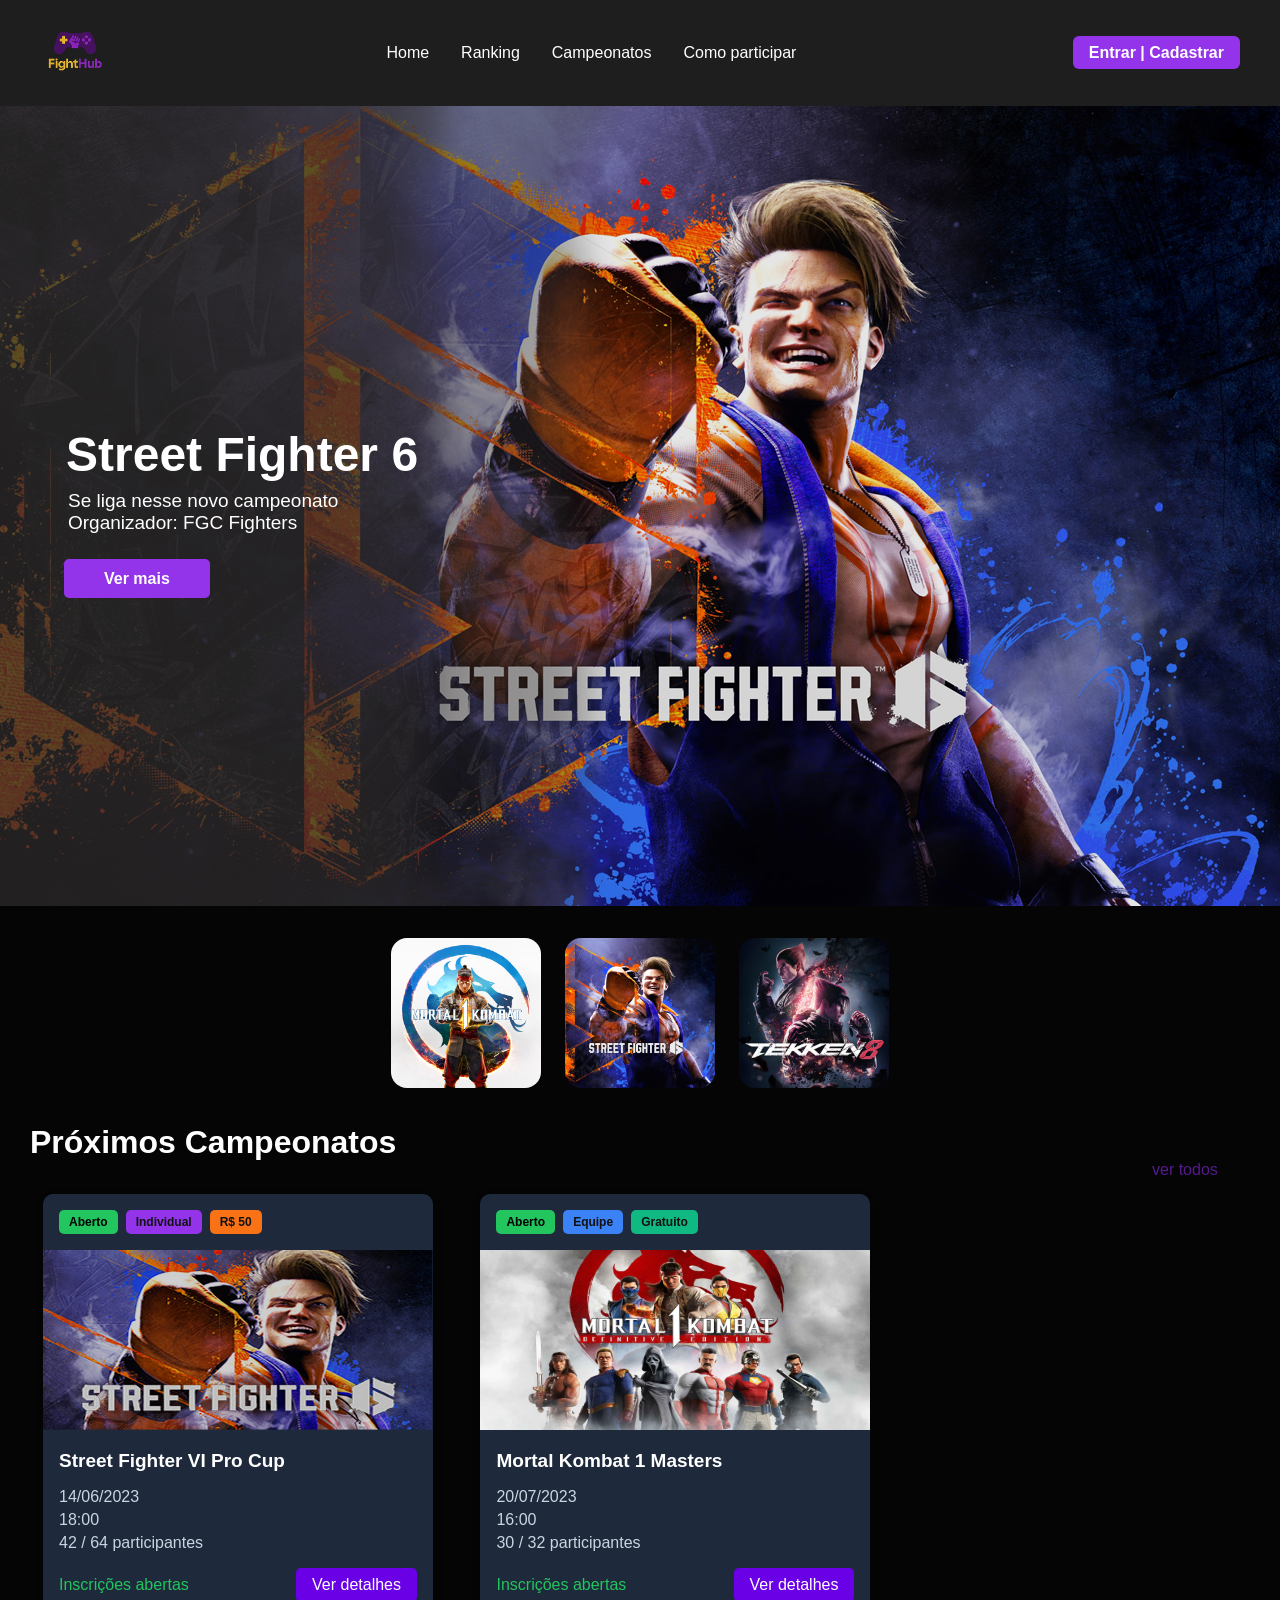
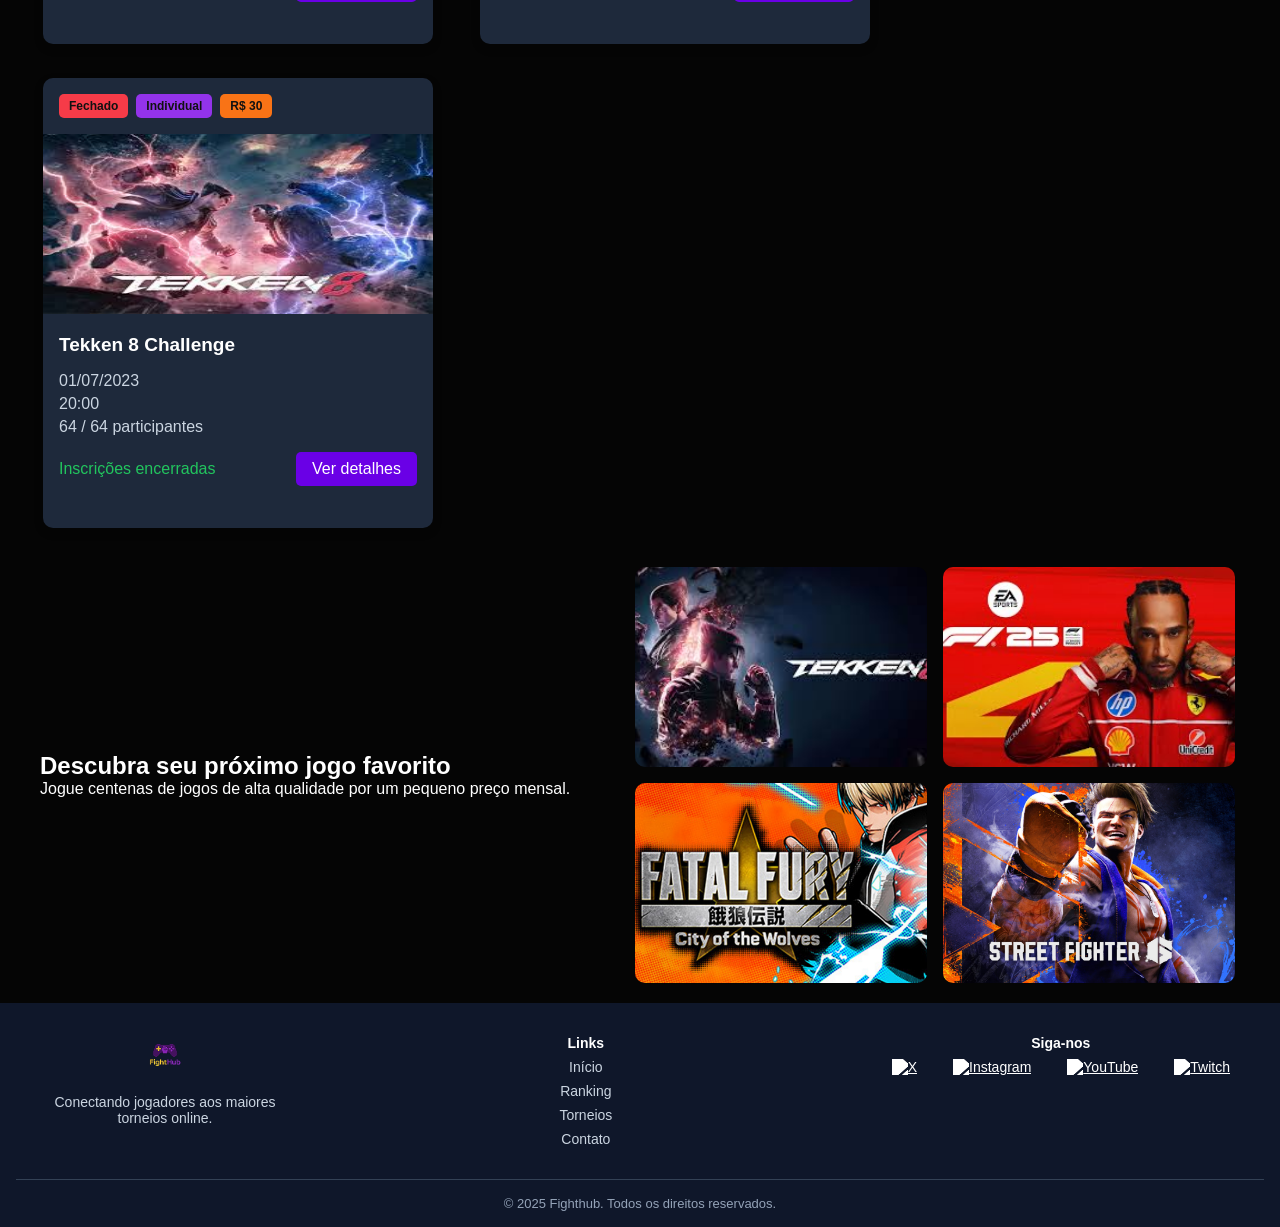
==== index.html @ b84a8395 "firstcommit" ====
<!DOCTYPE html>
<html lang="pt-BR">
<head>
  <meta charset="UTF-8" />
  <meta name="viewport" content="width=device-width, initial-scale=1.0"/>
  <title>Game Hub</title>
  <link rel="stylesheet" href="css/style.css" />
</head>
<body>
<header class="navbar">
  <nav class="nav-container">
    <div class="logo">
      <img src="img/ChatGPT Image 23 de jun. de 2025, 14_20_48 1.png" alt="Logo do site">
    </div>

    <ul class="menu">
      <li><a href="#">Home</a></li>
      <li><a href="#">Ranking</a></li>
      <li><a href="Campeonatos.html">Campeonatos</a></li>
      <li><a href="Login.html">Como participar</a></li>
    </ul>

    <div class="auth">
      <a href="Login.html" class="btn-auth">Entrar | Cadastrar</a>
    </div>
  </nav>
</header>

<section class="hero">
  <img src="img/Street-Fighter-6-PS5-Wallpapers-011.jpg" alt="Imagem do Street Fighter 6" class="hero-img">
  
  <div class="hero-content">
    <h1><span class="highlight">Street Fighter 6</span></h1>
    <p>Se liga nesse novo campeonato<br>Organizador: FGC Fighters</p>
    
    <a href="#" class="btn">Ver mais</a>
  </div>
</section>

<section class="carousel-section">
  <div class="carousel">
    <img src="img/Mortal_Kombat_1_PS5_capa_digital.png" alt="Capa Mortal Kombat 1">
    <img src="img/Street-Fighter-6-PS5-Wallpapers-01.jpg" alt="Capa Street Fighter 6" class="active">
    <img src="img/tekken-8-top-bm-710x399.jpg" alt="Capa Tekken 8">
  </div>
</section>

 <!-- <section class="product-highlight">
    <div class="product-info">
      <h2>Participe dos melhores torneios online e mostre suas habilidades
</h2>
      <p>Entre em campeonatos semanais com premiações exclusivas e desafie os melhores jogadores da comunidade.</p>
      <a href="#" class="btn">Ver mais</a>
    </div>
    <div class="product-image">
      <img src="img/Trofeu.png" alt="Console PS5">
    </div>
  </section> -->

    <div class="proximo"> 
    <h1> Próximos Campeonatos</h1>
    <a href="">ver todos</a>
    </div>
      <div class="card">
            <div class="tags">
            <span class="tag aberto">Aberto</span>
            <span class="tag individual">Individual</span>
            <span class="tag pago">R$ 50</span>
            </div>
            <img src="img/Street Fighter 6.png" alt="Street Fighter VI" />
            <div class="card-body">
            <h3>Street Fighter VI Pro Cup</h3>
            <p><i class="fa-regular fa-calendar"></i> 14/06/2023</p>
            <p><i class="fa-regular fa-clock"></i> 18:00</p>
            <p><i class="fa-solid fa-user-group"></i> 42 / 64 participantes</p>
            <div class="card-footer">
                <span class="inscricao">Inscrições abertas</span>
               <a href="Detalhes.html" class="btn-inscricao">Ver detalhes</a>
            </div>
            </div>
        </div>

        <!-- Card 2 -->
        <div class="card">
            <div class="tags">
            <span class="tag aberto">Aberto</span>
            <span class="tag equipe">Equipe</span>
            <span class="tag gratuito">Gratuito</span>
            </div>
            <img src="img/egs-mortalkombat1defintiveedition-netherrealmstudiosqloc-editions-g1a-00-1920x1080-4de805dffaf7.jpg" alt="Mortal Kombat 1" />
            <div class="card-body">
            <h3>Mortal Kombat 1 Masters</h3>
            <p><i class="fa-regular fa-calendar"></i> 20/07/2023</p>
            <p><i class="fa-regular fa-clock"></i> 16:00</p>
            <p><i class="fa-solid fa-user-group"></i> 30 / 32 participantes</p>
            <div class="card-footer">
                <span class="inscricao">Inscrições abertas</span>
                <a href="Detalhes.html" class="btn-inscricao">Ver detalhes</a>
            </div>
            </div>
        </div>

        <!-- Card 3 -->
        <div class="card">
            <div class="tags">
            <span class="tag fechado">Fechado</span>
            <span class="tag individual">Individual</span>
            <span class="tag pago">R$ 30</span>
            </div>
            <img class="imgcard" src="img/tekkenn.jfif" alt="Tekken 8" />
            <div class="card-body">
            <h3>Tekken 8 Challenge</h3>
            <p><i class="fa-regular fa-calendar"></i> 01/07/2023</p>
            <p><i class="fa-regular fa-clock"></i> 20:00</p>
            <p><i class="fa-solid fa-user-group"></i> 64 / 64 participantes</p>
            <div class="card-footer">
                <span class="inscricao">Inscrições encerradas</span>
                <a href="Detalhes.html" class="btn-inscricao">Ver detalhes</a>
            </div>
            </div>
        </div>
    

  

  <section class="cta">
    <div class="cta-content">
      <h2>Descubra seu próximo jogo favorito</h2>
      <p>Jogue centenas de jogos de alta qualidade por um pequeno preço mensal.</p>
    </div>
    <div class="cta-images">
      <img src="img/images.jpg" alt="Palworld">
      <img src="/img/f1.jpg" alt="Resident Evil Village">
      <img src="/img/fatalfury.jpg" alt="Elden Ring">
      <img src="/img/Street-Fighter-6-PS5-Wallpapers-01.jpg" alt="V Game">
    </div>
  </section>

    <footer class="footer">
        <div class="footer-container">
            <div class="footer-logo">
            <img src="img/Logo.png" alt="Logo Fighthub" />
            <p>Conectando jogadores aos maiores torneios online.</p>
            </div>

            <div class="footer-links">
            <h4>Links</h4>
            <ul>
                <li><a href="#">Início</a></li>
                <li><a href="#">Ranking</a></li>
                <li><a href="#">Torneios</a></li>
                <li><a href="#">Contato</a></li>
            </ul>
            </div>

            <div class="footer-social">
            <h4>Siga-nos</h4>
            <div class="social-icons">
                <a href="#"><img src="img/x.svg" alt="X"></a>
                <a href="#"><img src="img/instagram.svg" alt="Instagram"></a>
                <a href="#"><img src="img/youtube.svg" alt="YouTube"></a>
                <a href="#"><img src="img/twitch.svg" alt="Twitch"></a>
            </div>
            </div>
        </div>

        <div class="footer-bottom">
            <p>&copy; 2025 Fighthub. Todos os direitos reservados.</p>
        </div>
    </footer>


</body>
</html>




<script>
  // Função para exibir o campo correto (CPF ou CNPJ) com base no perfil
  function atualizarCamposPerfil() {
    const perfil = document.getElementById('perfil').value;
    const cpf = document.getElementById('cpf');
    const cnpj = document.getElementById('cnpj');

    // Esconde os dois campos primeiro
    cpf.style.display = 'none';
    cnpj.style.display = 'none';

    // Exibe o campo de acordo com o perfil selecionado
    if (perfil === 'jogador') {
      cpf.style.display = 'block';
    } else if (perfil === 'equipe' || perfil === 'organizador') {
      cnpj.style.display = 'block';
    }
  }

  // Função para verificar a idade e mostrar os campos do responsável se for menor
  function verificarIdade() {
    const nascimento = document.getElementById('nascimento').value;
    const responsavelFields = document.getElementById('responsavel-fields');

    if (!nascimento) {
      responsavelFields.style.display = 'none';
      return;
    }

    const hoje = new Date();
    const dataNascimento = new Date(nascimento);
    let idade = hoje.getFullYear() - dataNascimento.getFullYear();
    const m = hoje.getMonth() - dataNascimento.getMonth();

    // Ajusta idade se o mês/dia ainda não chegou no ano atual
    if (m < 0 || (m === 0 && hoje.getDate() < dataNascimento.getDate())) {
      idade--;
    }

    if (idade < 18) {
      responsavelFields.style.display = 'block';
    } else {
      responsavelFields.style.display = 'none';
    }
  }

  // Quando o select de perfil mudar, executa a função
  document.getElementById('perfil').addEventListener('change', atualizarCamposPerfil);

  // Quando a data de nascimento mudar, executa a função
  document.getElementById('nascimento').addEventListener('change', verificarIdade);
</script>
---- css/style.css ----
* {
  margin: 0;
  padding: 0;
  box-sizing: border-box;
  max-width: 1400px;
}

body {
  font-family: "Segoe UI", sans-serif;
  background: #050505;
  color: #111;
}

.navbar {
  background-color: #1e1e1e;
  padding: 16px 32px;
}

.nav-container {
  display: flex;
  align-items: center;
  justify-content: space-between;
  max-width: 1200px;
  margin: 0 auto;
}

.logo img {
  height: 70px;
}

.menu {
  list-style: none;
  display: flex;
  gap: 32px; /* 2rem = 32px */
}

.menu li a {
  text-decoration: none;
  color: white;
  font-weight: 500;
}

.auth .btn-auth {
  padding: 8px 16px; /* 0.5rem=8px, 1rem=16px */
  background-color: #9333ea;
  color: white;
  text-decoration: none;
  border-radius: 6px;
  font-weight: bold;
}

.hero {
  width: 1440px;
  height: 800px;
  position: relative;
  display: flex;
  align-items: center;
  justify-content: flex-start;
  padding: 32px 64px; /* 2rem=32px, 4rem=64px */
  overflow: hidden;
}

.hero-img {
  position: absolute;
  top: 0;
  left: 0;
  height: 100%;
  width: 100%;
  object-fit: cover;
  z-index: -1;
  opacity: 0.9;
}

.hero-content {
  max-width: 600px;
  color: white;
}

.hero-content h1 {
  font-size: 48px; /* 3rem * 16 = 48px */
  line-height: 1.2;
  padding: 2px;
}

.highlight {
  color: white;
}

.hero-content p {
  font-size: 19px; /* 1.2rem * 16 = 19.2px */
  margin-bottom: 32px; /* 2rem = 32px */
  padding: 4px;
}

.hero-content .btn {
  background-color: #9333ea;
  color: #fff;
  padding: 11px 40px; /* 0.7rem=11.2px ~11, 2.5rem=40px */
  text-decoration: none;
  font-weight: bold;
  border-radius: 5px;
}

.carousel-section {
  text-align: center;
  padding: 32px; /* 2rem = 32px */
}

.carousel img {
  width: 150px;
  margin: 0 10px;
  border-radius: 16px;
  transition: 0.3s;
}

.proximo {
  max-width: 1400px;
}
.proximo h1 {
  color: white;
  margin-left: 30px;
}

.proximo a {
  text-align: end;
  margin-left: 90%;
  text-decoration: none;
}

.card {
  max-width: 1440px;
  width: 390px;
  height: 450px;
  align-items: center;
  background-color: #1e293b;
  border-radius: 10px;
  overflow: hidden;
  gap: 120px;
  justify-content: space-between;
  display: inline-block;
  margin: 15px 0 15px 30px;
  box-shadow: 0 4px 10px rgba(0, 0, 0, 0.2);
  margin-left: 43px;
}

.card:hover {
  transform: translateY(-5px);
}

.card img {
  width: 100%;
  height: 40%;
}

.imgcard {
  height: 60%;
}

.card-body {
  padding: 16px; /* 1rem=16px */
}

.card-body h3 {
  font-size: 19px; /* 1.2rem = 19.2px */
  margin-bottom: 16px;
  color: white;
}

.card-body p {
  margin: 5px 0; /* 0.3rem = 4.8px ~5 */
  color: #cbd5e1;
}

.card-footer {
  display: flex;
  justify-content: space-between;
  align-items: center;
  margin-top: 16px;
}

.card-footer .inscricao {
  color: #22c55e;
}

.btn-inscricao {
  padding: 8px 16px;
  background-color: #6a00e6;
  border: none;
  border-radius: 5px;
  color: #fff;
  cursor: pointer;
  text-decoration: none;
}

.card-footer button:hover {
  background-color: #5a00e6;
}

/* TAGS */
.tags {
  display: flex;
  gap: 8px; /* 0.5rem = 8px */
  padding: 16px; /* 1rem = 16px */
}

.tag {
  font-size: 12px; /* 0.75rem = 12px */
  padding: 5px 10px; /* 0.3rem=5px, 0.6rem=10px */
  border-radius: 5px;
  font-weight: bold;
}

.tag.aberto {
  background-color: #22c55e;
  color: #000;
}

.tag.individual {
  background-color: #9333ea;
}

.tag.pago {
  background-color: #f97316;
}

.tag.gratuito {
  background-color: #10b981;
}

.tag.equipe {
  background-color: #3b82f6;
}

.tag.fechado {
  background-color: #f63b48;
}

.small-games-grid {
  display: grid;
  grid-template-columns: repeat(3, 1fr);
  gap: 16px; /* 1rem=16px */
}

.small-games-grid img {
  width: 100%;
  border-radius: 10px;
}

.cta {
  color: white;
  padding: 20px;
  display: flex;
  justify-content: space-between;
  align-items: center;
  max-width: 1440px;
}

.cta-content h2 {
  margin-left: 20px;
}

.cta-content p {
  margin-left: 20px;
}
.cta-images {
  display: grid;
  grid-template-columns: repeat(2, 1fr);
  gap: 16px; /* 1rem=16px */
  max-width: 600px;
  margin-right: 25px;
}

.cta-images img {
  width: 100%;
  height: 200px;
  object-fit: cover;
  border-radius: 10px;
}

footer {
  background-color: #002244;
  color: white;
  text-align: center;
  padding: 32px 16px; /* 2rem 1rem */
}

.social-icons img {
  width: 30px;
  margin: 0 10px;
}

.footer {
  background-color: #0f172a;
  color: #cbd5e1;
  padding: 32px 16px 16px; /* 2rem 1rem 1rem */
  font-size: 14px; /* 0.9rem */
}

.footer-container {
  display: flex;
  flex-wrap: wrap;
  justify-content: space-between;
  max-width: 1200px;
  margin: 0 auto;
  gap: 32px; /* 2rem */
}

.footer-logo img {
  height: 40px;
  margin-bottom: 16px;
}

.footer-logo p {
  max-width: 250px;
}

.footer-links h4,
.footer-social h4 {
  color: #fff;
  margin-bottom: 8px; /* 0.5rem */
}

.footer-links ul {
  list-style: none;
  padding: 0;
}

.footer-links li {
  margin-bottom: 8px; /* 0.5rem */
}

.footer-links a {
  color: #cbd5e1;
  text-decoration: none;
}

.footer-links a:hover {
  text-decoration: underline;
}

.social-icons {
  display: flex;
  gap: 16px; /* 1rem */
  margin-top: 8px; /* 0.5rem */
}

.social-icons img {
  width: 24px;
  height: 24px;
  filter: brightness(0) invert(1);
  transition: transform 0.2s;
}

.social-icons img:hover {
  transform: scale(1.2);
}

.footer-bottom {
  text-align: center;
  border-top: 1px solid #334155;
  padding-top: 16px;
  margin-top: 24px;
  color: #94a3b8;
  font-size: 13px; /* 0.8rem */
}

/* Pagina de pesquisa */

.filtros {
  display: flex;
  gap: 10px;
  margin-bottom: 32px; /* 2rem */
  flex-wrap: wrap;
  padding-top: 36px;
  width: 1200px;
  margin-left: 5%;
}

.filtros input,
.filtros select,
.filtros button {
  padding: 11px; /* 0.7rem */
  border: none;
  border-radius: 5px;
}

.filtros input {
  flex: 1;
}

.filtros button {
  background-color: #7a00e6;
  color: #fff;
  cursor: pointer;
}

.filtros button:hover {
  background-color: #6a00e6;
}

.filtros select {
  background-color: #1e293b;
  color: #fff;
  border: 1px solid #334155;
  border-radius: 6px;
  padding: 12px; /* 0.75rem */
  min-width: 150px;
  font-size: 14px; /* 0.9rem */
}

.filtros select:focus {
  outline: none;
  border-color: #9333ea;
  border-radius: 5px;
}

/* campeonatos */

.campeonato-ao-vivo {
  background-color: #111827;
  border: 2px solid #9333ea;
  border-radius: 10px;
  padding: 32px; /* 2rem */
  margin-top: 48px; /* 3rem */
  color: #fff;
}

.live-banner {
  position: relative;
  margin-bottom: 24px; /* 1.5rem */
}

.live-banner img {
  width: 100%;
  border-radius: 10px;
  object-fit: cover;
  height: auto;
}

.live-label {
  position: absolute;
  top: 15px;
  left: 15px;
  background-color: #22c55e;
  color: #000;
  font-weight: bold;
  padding: 8px 16px;
  border-radius: 5px;
  font-size: 14px; /* 0.9rem */
}

.live-details h2 {
  font-size: 28px; /* 1.8rem */
  margin-bottom: 16px;
}

.descricao {
  color: #e5e7eb;
  margin-bottom: 32px;
  font-size: 16px; /* 1rem */
  line-height: 1.5;
}

.info-grid {
  display: flex;
  flex-wrap: wrap;
  gap: 32px;
  margin-bottom: 32px;
}

.info-box {
  flex: 1 1 250px;
  background-color: #1f2937;
  padding: 16px;
  border-radius: 8px;
}

.info-box h4 {
  margin-bottom: 8px;
  font-size: 16px;
  color: #fbbf24;
}

.info-box ul {
  list-style: disc;
  padding-left: 19px; /* 1.2rem */
  color: #d1d5db;
}

.live-actions {
  display: flex;
  gap: 16px;
}

.live-actions button {
  padding: 13px 24px; /* 0.8rem 1.5rem */
  border: none;
  border-radius: 8px;
  font-weight: bold;
  font-size: 16px;
  cursor: pointer;
  transition: background 0.3s;
}

.live-actions button:first-child {
  background-color: #7a00e6;
  color: #fff;
}

.live-actions button.secundario {
  background-color: #4b5563;
  color: #fff;
}

.live-actions button:first-child:hover {
  background-color: #6a00e6;
  color: #fff;
}

/* seleção de jogos */

.selecao-jogos {
  background-color: #1e293b;
  padding: 32px;
  border-radius: 10px;
  margin-top: 32px;
  color: #fff;
  max-width: 1440px;
  width: 100%;
}

.jogos-header {
  display: flex;
  justify-content: space-between;
  align-items: center;
  margin-bottom: 24px;
}

.jogos-header h2 {
  font-size: 24px;
}

.ver-todos {
  text-decoration: none;
  color: #60a5fa;
  font-weight: bold;
  font-size: 15px;
}

.jogos-grid {
  display: grid;
  grid-template-columns: repeat(4, 1fr);
  gap: 24px;
}

.jogo-card {
  border-radius: 8px;
  overflow: hidden;
  padding: 16px;
  cursor: pointer;
  display: flex;
  flex-direction: column;
  align-items: center;
  text-align: center;
  transition: transform 0.2s, border 0.2s;
  height: 100%;
  border: 2px solid transparent;
}

.jogo-card:hover {
  transform: translateY(-5px);
  border-color: #9333ea;
}

.jogo-card img {
  width: 100%;
  object-fit: fill;
  border-radius: 5px;
  margin-bottom: 12px;
}

/*login*/

.login {
  display: flex;
  justify-content: center;
  align-items: center;
  margin-top: 60px; /* Mantido conforme solicitado */
}

.login-box {
  background-color: #121212;
  border-radius: 16px;
  box-shadow: 0 0 30px rgba(0, 0, 0, 0.7);
  max-width: 500px;
  padding: 40px 48px; /* 2.5rem 3rem convertido para px */
  margin-bottom: 40px;
}

.login-box h2 {
  font-size: 35px; /* 2.2rem convertido para px */
  margin-bottom: 16px;
  margin-top: 20px;
  color: white;
  text-align: center;
  font-weight: 700;
}

.login-box .highlight {
  color: #7a00e6;
}

.login-box p {
  font-size: 18px; /* 1.1rem */
  margin-bottom: 32px;
  color: #fff;
  text-align: center;
  line-height: 1.4;
}

.login-box input,
.login-box select {
  width: 100%;
  padding: 16px 19px;
  margin-bottom: 21px;
  border: none;
  border-radius: 10px;
  background-color: #1e1e1e;
  color: #f1f1f1;
  font-size: 16px; /* 1rem */
  appearance: none;
  transition: background-color 0.2s ease;
}

.login-box input::placeholder,
.login-box select {
  color: #a1a1a1;
}

.login-box input:focus,
.login-box select:focus {
  outline: 2px solid #7a00e6;
  background-color: #2a2a2a;
}

.login-box input[type="checkbox"] {
  width: 12px;
  height: 12px;
  cursor: pointer;
  accent-color: #7a00e6;
  margin: 0;
}

.checkbox-label {
  display: flex;
  align-items: center;
  gap: 20px;
  color: #f1f1f1;
  cursor: pointer;
  user-select: none;
}

.checkbox-label p {
  font-size: 12px;
  text-align: center;
  margin-top: 10px;
}

.btn-login {
  width: 100%;
  padding: 18px;
  border: none;
  border-radius: 10px;
  background: linear-gradient(90deg, #7a00e6, #6a00e6);
  color: #fff;
  font-weight: 700;
  font-size: 18px;
  cursor: pointer;
  transition: background 0.3s;
}

.btn-login:hover {
  background: #8713ec;
}

.account-msg {
  margin-top: 24px;
  font-size: 16px;
  text-align: center;
  color: #ccc;
}

.account-msg a {
  color: #7a00e6;
  text-decoration: none;
  font-weight: 600;
}

.account-msg a:hover {
  text-decoration: underline;
}

#documentos,
#responsavel-fields {
  display: none;
}

/* Banner da página de detalhes */

.banner,
.informacoes,
.premiacao,
.chaves,
.detalhes-inscricao {
  max-width: 1200px;
  margin: 0 auto;
}
.banner {
  padding-top: 20px;
  position: relative;
  overflow: hidden;
  border-radius: 12px;
  margin-bottom: 30px;
  max-width: 1200px;
  align-items: center;
}

.imagem-banner {
  width: 100%;
  height: 600px;
  display: block;
  border-radius: 12px;
}

.texto-banner {
  position: absolute;
  bottom: 20px;
  left: 20px;
  color: #fff;
}

.texto-banner h1 {
  font-size: 32px;
  color: #fff;
}

.texto-banner p {
  color: #fff;
}

/* Área de informações do torneio */
.informacoes {
  background-color: #1e1e1e;
  padding: 20px;
  border-radius: 12px;
  margin-bottom: 30px;
  color: #fff;
}

.abas {
  display: flex;
  gap: 20px;
  margin-bottom: 20px;
}

.abas button {
  background: none;
  border: none;
  color: #ccc;
  cursor: pointer;
  font-size: 16px;
}

.abas .ativo {
  border-bottom: 2px solid #7a00e6;
  color: #7a00e6;
}

.descricao {
  margin-bottom: 20px;
  color: #fff;
}

.detalhes {
  list-style: none;
  margin-bottom: 15px;
  color: #fff;
}

.detalhes li {
  margin-bottom: 8px;
}

/* Link de transmissão */
.informacoes a {
  color: #6a00e6;
  text-decoration: none;
}

/* Seção de premiação */
.premiacao {
  background-color: #1e1e1e;
  padding: 20px;
  border-radius: 12px;
  margin-bottom: 30px;
  color: #fff;
}

.premiacao p {
  color: #fff;
}

.premiacao ul {
  list-style: none;
}

.premiacao li {
  display: flex;
  justify-content: space-between;
  margin-bottom: 10px;
}

/* Seção das chaves */
.chaves {
  background-color: #1e1e1e;
  padding: 20px;
  border-radius: 12px;
  margin-bottom: 30px;
  color: #fff;
}

.chaves small {
  color: #ccc;
}

/* Seção de inscrição */
.detalhes-inscricao {
  background-color: #1e1e1e;
  padding: 20px;
  border-radius: 12px;
  color: #fff;
}

.inscricao h2 {
  color: white;
  text-align: center;
}

.inscricao p {
  color: white;
  text-align: center;
}
.detalhes-inscricao p {
  color: #fff;
}

.taxa {
  margin: 15px 0;
  color: white;
  text-align: center;
}

.botao-inscricao {
  background-color: #9333ea;
  color: #fff;
  border: none;
  padding: 12px 20px;
  font-size: 16px;
  border-radius: 8px;
  cursor: pointer;
  transition: background 0.3s;
  margin-left: 590px;
}

.botao-inscricao:hover {
  background-color: #7a00e6;
}

.termos {
  font-size: 12px;
  color: #ccc;
  margin-top: 10px;
  padding-bottom: 10px;
}
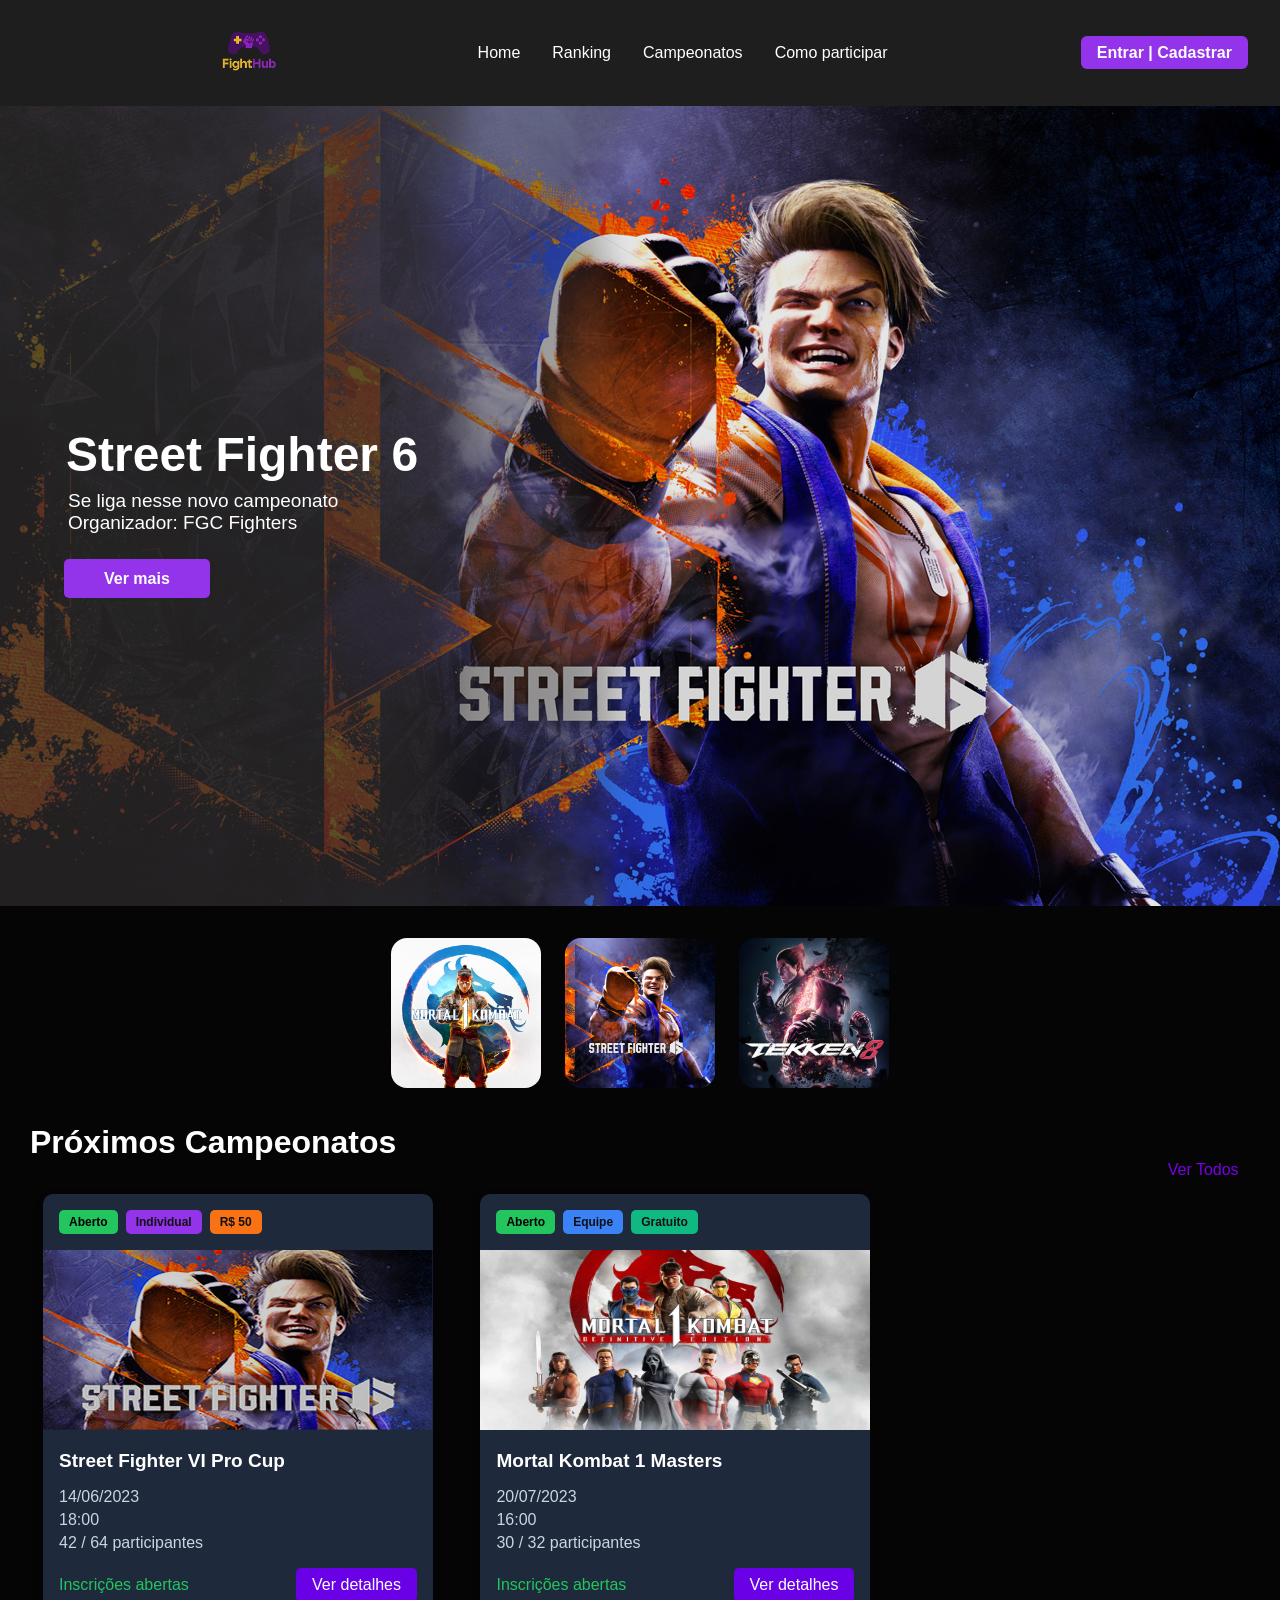
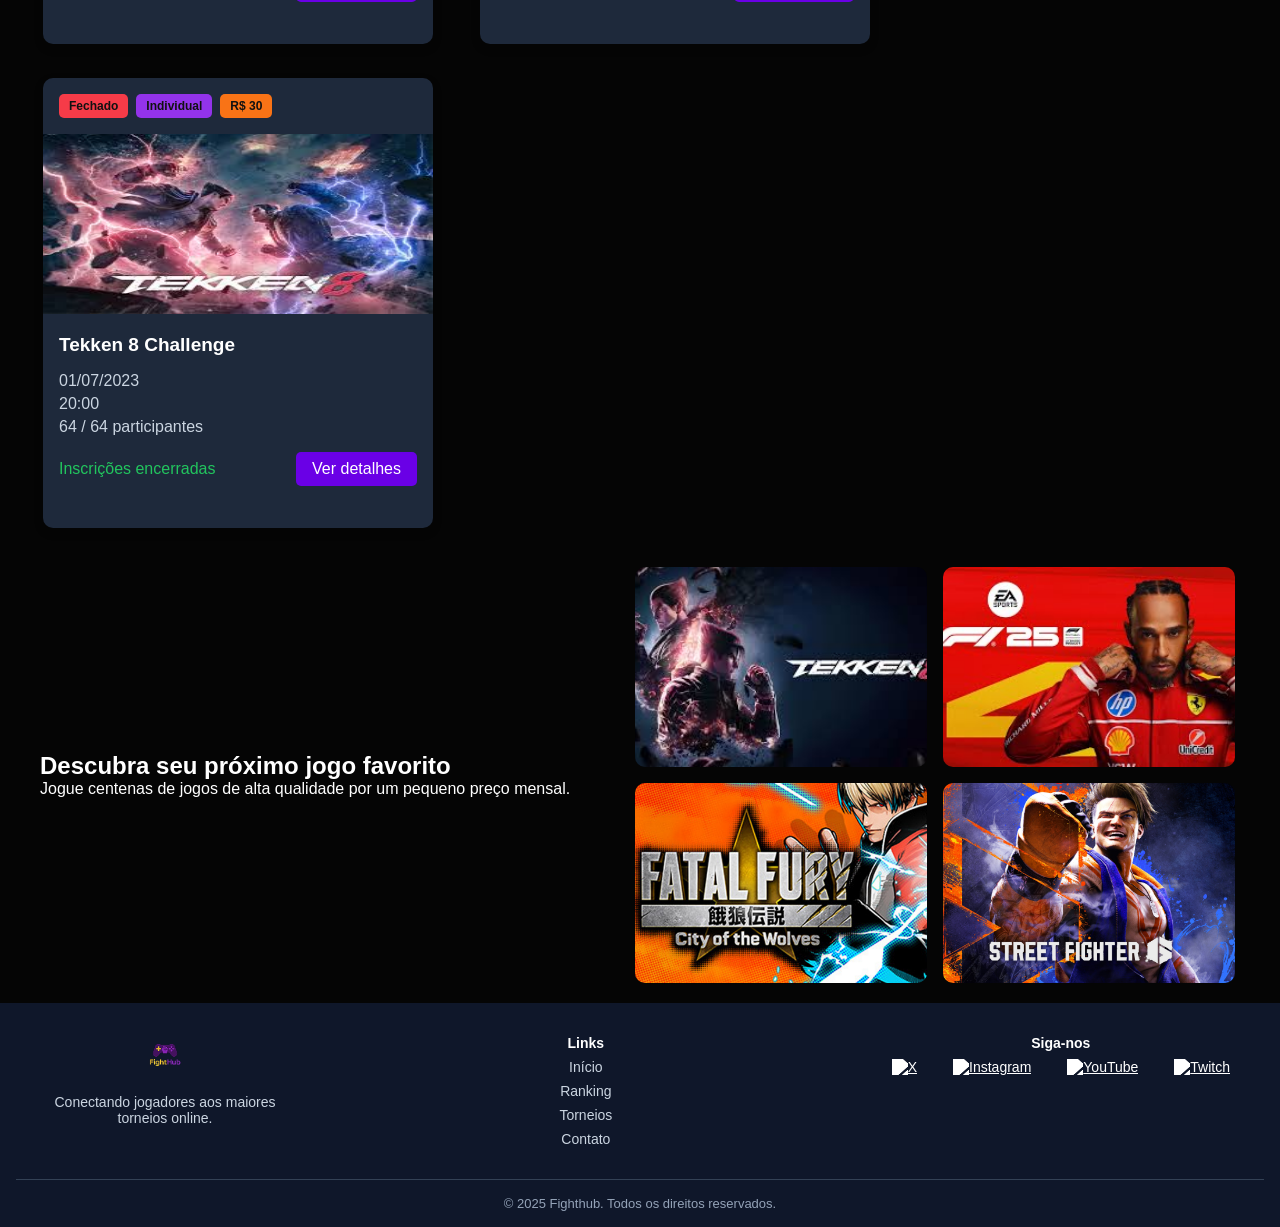
==== commit 595a95d1: "atualização" ====
--- a/index.html
+++ b/index.html
@@ -3,28 +3,65 @@
 <head>
   <meta charset="UTF-8" />
   <meta name="viewport" content="width=device-width, initial-scale=1.0"/>
-  <title>Game Hub</title>
-  <link rel="stylesheet" href="css/style.css" />
+  <title>Fighthub</title>
+    <link rel="stylesheet" href="css/style.css" />
+        <!-- Google tag (gtag.js) -->
+    <script async src="https://www.googletagmanager.com/gtag/js?id=G-Z4XRMEP89T"></script>
+    <script>
+      window.dataLayer = window.dataLayer || [];
+      function gtag(){dataLayer.push(arguments);}
+      gtag('js', new Date());
+
+      gtag('config', 'G-Z4XRMEP89T');
+    </script>
+          <!-- Google Tag Manager -->
+      <script>(function(w,d,s,l,i){w[l]=w[l]||[];w[l].push({'gtm.start':
+      new Date().getTime(),event:'gtm.js'});var f=d.getElementsByTagName(s)[0],
+      j=d.createElement(s),dl=l!='dataLayer'?'&l='+l:'';j.async=true;j.src=
+      'https://www.googletagmanager.com/gtm.js?id='+i+dl;f.parentNode.insertBefore(j,f);
+      })(window,document,'script','dataLayer','GTM-KXSQ32BX');</script>
+      <!-- End Google Tag Manager -->
 </head>
 <body>
-<header class="navbar">
-  <nav class="nav-container">
-    <div class="logo">
-      <img src="img/ChatGPT Image 23 de jun. de 2025, 14_20_48 1.png" alt="Logo do site">
-    </div>
-
-    <ul class="menu">
-      <li><a href="#">Home</a></li>
-      <li><a href="#">Ranking</a></li>
-      <li><a href="Campeonatos.html">Campeonatos</a></li>
-      <li><a href="Login.html">Como participar</a></li>
-    </ul>
-
-    <div class="auth">
-      <a href="Login.html" class="btn-auth">Entrar | Cadastrar</a>
-    </div>
-  </nav>
-</header>
+  <div class="page-wrapper">
+      <!-- Google Tag Manager (noscript) -->
+    <noscript><iframe src="https://www.googletagmanager.com/ns.html?id=GTM-KXSQ32BX"
+    height="0" width="0" style="display:none;visibility:hidden"></iframe></noscript>
+    <!-- End Google Tag Manager (noscript) -->
+    <header class="navbar">
+      <nav class="nav-container">
+            <div class="logo">
+              <img src="img/ChatGPT Image 23 de jun. de 2025, 14_20_48 1.png" alt="Logo do site">
+            </div>
+
+            <ul class="menu">
+              <li><a href="#">Home</a></li>
+              <li><a href="#">Ranking</a></li>
+              <li><a href="Campeonatos.html">Campeonatos</a></li>
+              <li><a href="Login.html">Como participar</a></li>
+            </ul>
+
+            <div class="auth">
+              <a href="Login.html" class="btn-auth">Entrar | Cadastrar</a>
+            </div>
+              <!-- Ícone do menu hambúrguer -->
+            <div class="menu-toggle" id="menu-toggle">
+              ☰
+            </div>
+          </div>
+
+          <!-- Menu Mobile (escondido inicialmente) -->
+          <ul class="mobile-menu" id="mobile-menu">
+            <li><a href="#">Início</a></li>
+            <li><a href="#">Jogos</a></li>
+            <li><a href="#">Ranking</a></li>
+            <li><a href="#">Contato</a></li>
+            <li><a href="login.html">Entrar / Cadastrar</a></li>
+          </ul>
+
+
+      </nav>
+    </header>
 
 <section class="hero">
   <img src="img/Street-Fighter-6-PS5-Wallpapers-011.jpg" alt="Imagem do Street Fighter 6" class="hero-img">
@@ -58,8 +95,9 @@
   </section> -->
 
     <div class="proximo"> 
-    <h1> Próximos Campeonatos</h1>
-    <a href="">ver todos</a>
+    <h1> Próximos Campeonatos</h1> <p> Ver Todos</p>
+    
+    
     </div>
       <div class="card">
             <div class="tags">
@@ -169,6 +207,16 @@
         </div>
     </footer>
 
+  </div>
+
+  <script>
+        const toggleBtn = document.getElementById("menu-toggle");
+        const mobileMenu = document.getElementById("mobile-menu");
+
+        toggleBtn.addEventListener("click", () => {
+          mobileMenu.classList.toggle("show");
+        });
+  </script>
 
 </body>
 </html>
--- a/css/style.css
+++ b/css/style.css
@@ -2,9 +2,19 @@
   margin: 0;
   padding: 0;
   box-sizing: border-box;
-  max-width: 1400px;
-}
-
+  max-width: 1440px;
+  
+}
+
+.page-wrapper {
+  
+  width: 100%;
+  max-width: 1440px;
+  margin: 0 auto;
+  overflow-x: hidden;
+  position: relative;
+
+  }
 body {
   font-family: "Segoe UI", sans-serif;
   background: #050505;
@@ -20,8 +30,8 @@
   display: flex;
   align-items: center;
   justify-content: space-between;
-  max-width: 1200px;
-  margin: 0 auto;
+  margin-left: 15%;
+  
 }
 
 .logo img {
@@ -48,6 +58,34 @@
   border-radius: 6px;
   font-weight: bold;
 }
+
+.menu-toggle {
+  display: none;
+  font-size: 28px;
+  color: white;
+  cursor: pointer;
+}
+
+/* Menu mobile escondido por padrão */
+.mobile-menu {
+  display: none;
+  flex-direction: column;
+  background-color: #1e1e1e;
+  padding: 16px;
+  list-style: none;
+}
+
+.mobile-menu li {
+  margin: 8px 0;
+}
+
+.mobile-menu a {
+  color: white;
+  text-decoration: none;
+  font-size: 18px;
+}
+
+
 
 .hero {
   width: 1440px;
@@ -121,10 +159,12 @@
   margin-left: 30px;
 }
 
-.proximo a {
-  text-align: end;
-  margin-left: 90%;
+.proximo p {
+  text-align: center;
+  justify-content: flex-end;
+  margin-left:88%;
   text-decoration: none;
+  color:  #7a00e6;
 }
 
 .card {
@@ -882,3 +922,263 @@
   margin-top: 10px;
   padding-bottom: 10px;
 }
+
+
+
+/* =============== RESPONSIVO =============== */
+
+@media (max-width: 768px) {
+  html, body {
+    overflow-x: hidden;
+  }
+
+}
+
+@media (max-width: 720px) {
+  .nav-container {
+    margin-left: 5%;
+  }
+
+  .hero {
+    flex-direction:row;
+    max-width: 710px;
+    max-height: 250px;
+    text-align: center;
+    
+  }
+
+  .hero-content {
+    object-fit: fill
+  }
+
+  .hero-content h1 {
+    font-size: 36px;
+  }
+
+  .hero-content p {
+    font-size: 18px;
+  }
+
+  .carousel img {
+    width: 120px;
+  }
+
+  .card {
+    width: 80%;
+    margin: 20px auto;
+  }
+
+  .filtros {
+    width: 90%;
+    margin: 0 auto 32px;
+  }
+
+  .jogos-grid {
+    grid-template-columns: repeat(2, 1fr);
+    justify-content: center;
+  }
+
+  .jogo-card {
+    width: 150px;
+    height: 250px;
+  }
+
+  .cta {
+    flex-direction: column;
+    align-items: flex-start;
+    gap: 24px;
+    padding: 24px;
+  }
+
+  .cta-images {
+    grid-template-columns: 1fr;
+    width: 100%;
+    margin: 0;
+  }
+
+  .footer-container {
+    flex-direction: column;
+    align-items: center;
+  }
+
+  .botao-inscricao {
+    margin-left: 0;
+    display: block;
+    margin: 0 auto;
+  }
+}
+
+@media (max-width: 768px) {
+  .menu {
+    flex-direction: column;
+    gap: 16px;
+    align-items: center;
+  }
+
+  .hero {
+    padding: 16px;
+  }
+
+  .hero-content h1 {
+    font-size: 28px;
+  }
+
+  .hero-content p {
+    font-size: 16px;
+  }
+
+  .carousel img {
+    width: 100px;
+  }
+  .proximo {
+    max-width: 750px;
+    display: flex;
+    flex-direction: row;
+    align-items: center;
+    gap:80px
+    
+  }
+  .proximo p{ 
+    font-size: 12px;
+    padding-left: 60px;
+    padding-bottom: 5px;
+    color: #7a00e6;
+    
+  }
+
+  .proximo h1 {
+    font-size: 20px;
+  }
+  .card {
+    width: 90%;
+    margin: 16px auto;
+    margin-left: 25px;
+  }
+  
+
+  .small-games-grid {
+    grid-template-columns: repeat(2, 1fr);
+  }
+
+  .cta-content h2 {
+    font-size: 24px;
+  }
+  .cta-content p {
+    padding-left: 4px;
+    font-size: 12px;
+    align-items: center;
+
+  }
+
+  .jogos-grid {
+    grid-template-columns: 1fr;
+  }
+
+  .jogo-card {
+    width: 250px;
+    height: 250px;
+    margin: 0 auto;
+  }
+
+  .imagem-banner {
+    height: 300px;
+  }
+
+  .login-box {
+    padding: 20px;
+    width: 90%;
+  }
+
+  .filtros {
+    flex-direction: column;
+    width: 90%;
+  }
+
+  .botao-inscricao {
+    margin-left: auto;
+    margin-right: auto;
+  }
+}
+
+@media (max-width: 480px) {
+  .hero {
+    padding: 16px;
+  }
+
+  .hero-content h1 {
+    font-size: 24px;
+  }
+
+  .hero-content p {
+    font-size: 14px;
+  }
+
+  .card-body h3 {
+    font-size: 16px;
+  }
+
+  .footer-links,
+  .footer-social {
+    width: 100%;
+    text-align: center;
+  }
+
+  .footer-logo {
+    text-align: center;
+  }
+
+  .jogo-card {
+    width: 150px;
+    height: 250px;
+    margin: 0 auto;
+  }
+
+  .jogos-grid {
+    grid-template-columns: 1fr;
+  }
+
+  .cta-images img {
+    height: 150px;
+  }
+
+  .imagem-banner {
+    height: 100px;
+  }
+
+  .live-details h2 {
+    font-size: 22px;
+  }
+
+  .descricao {
+    font-size: 14px;
+  }
+}
+
+.live-banner {
+  padding: 2px;
+}
+
+
+
+
+/* Estilos responsivos */
+@media (max-width: 768px) {
+  .menu,
+  .auth {
+    display: none;
+  }
+
+  .menu-toggle {
+    display: block;
+  }
+
+  .mobile-menu.show {
+    display: flex;
+  }
+
+  .nav-container {
+    justify-content: space-between;
+  }
+}
+
+
